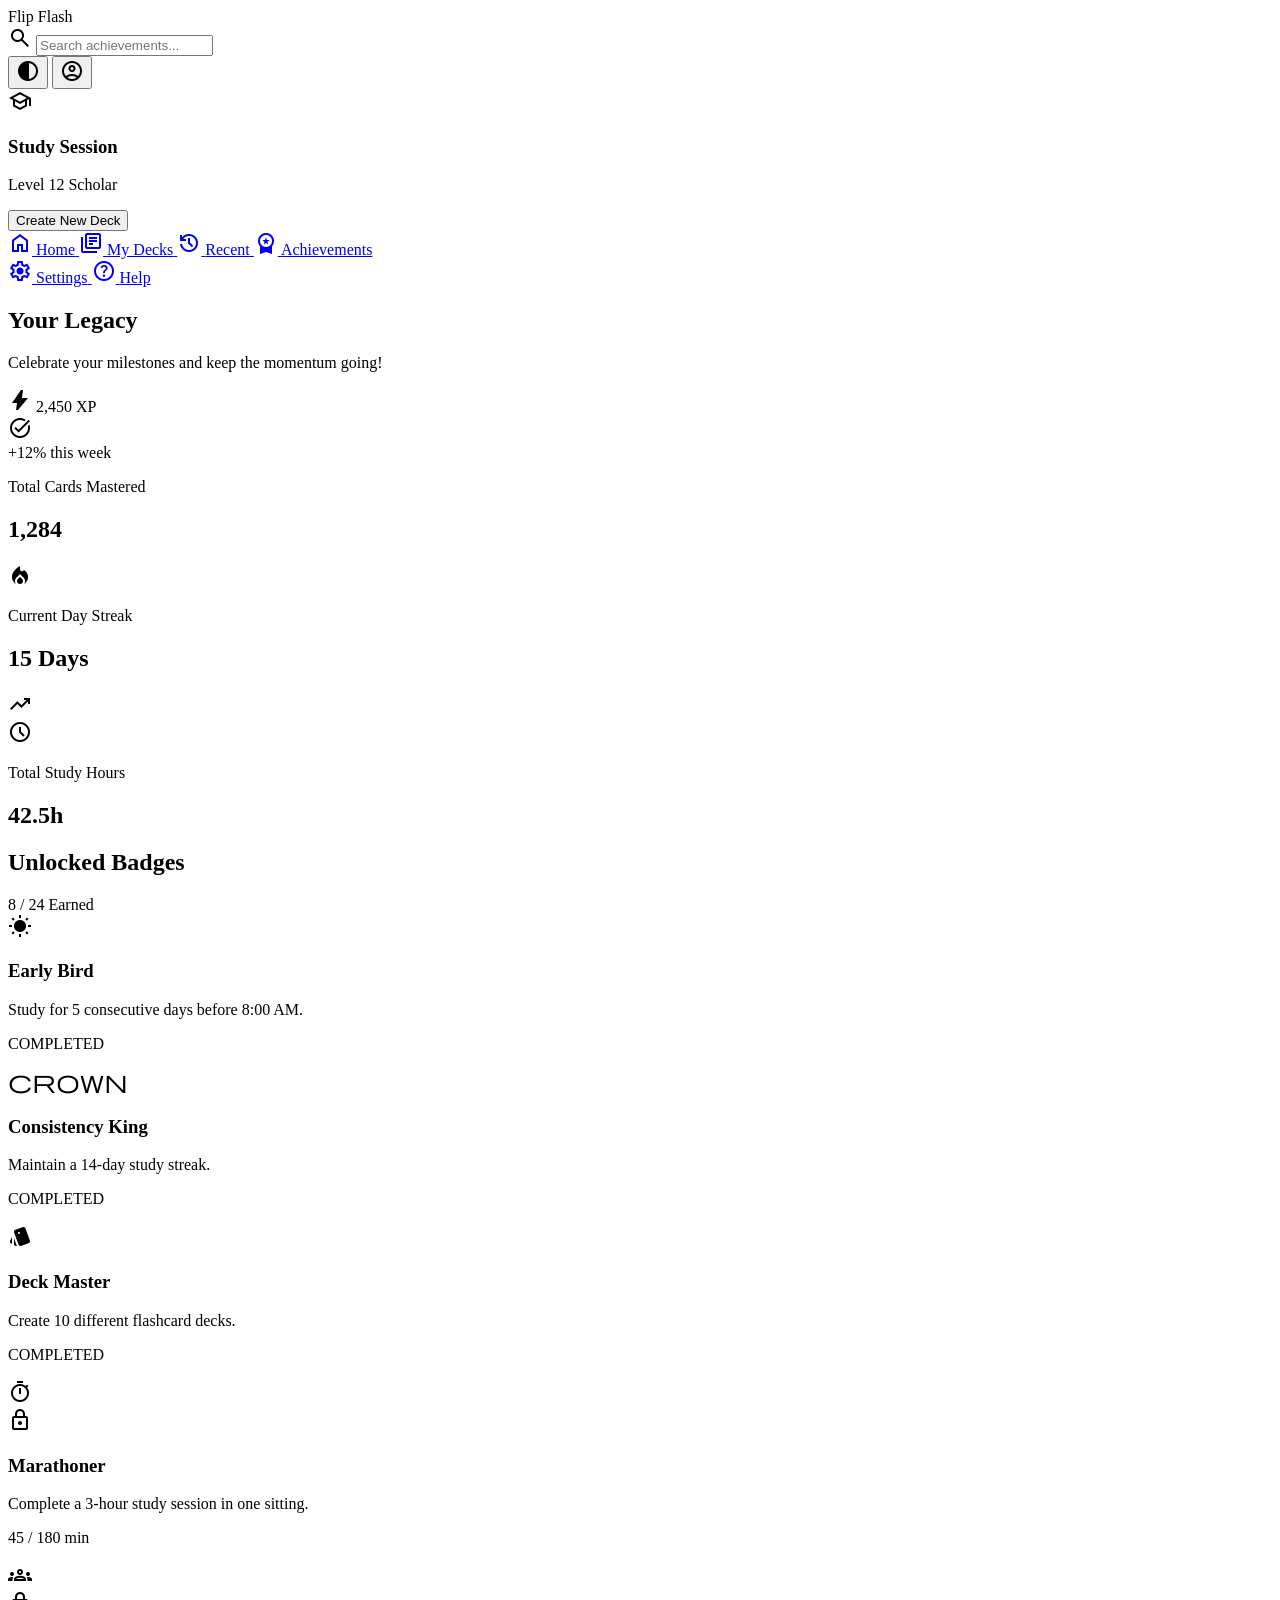
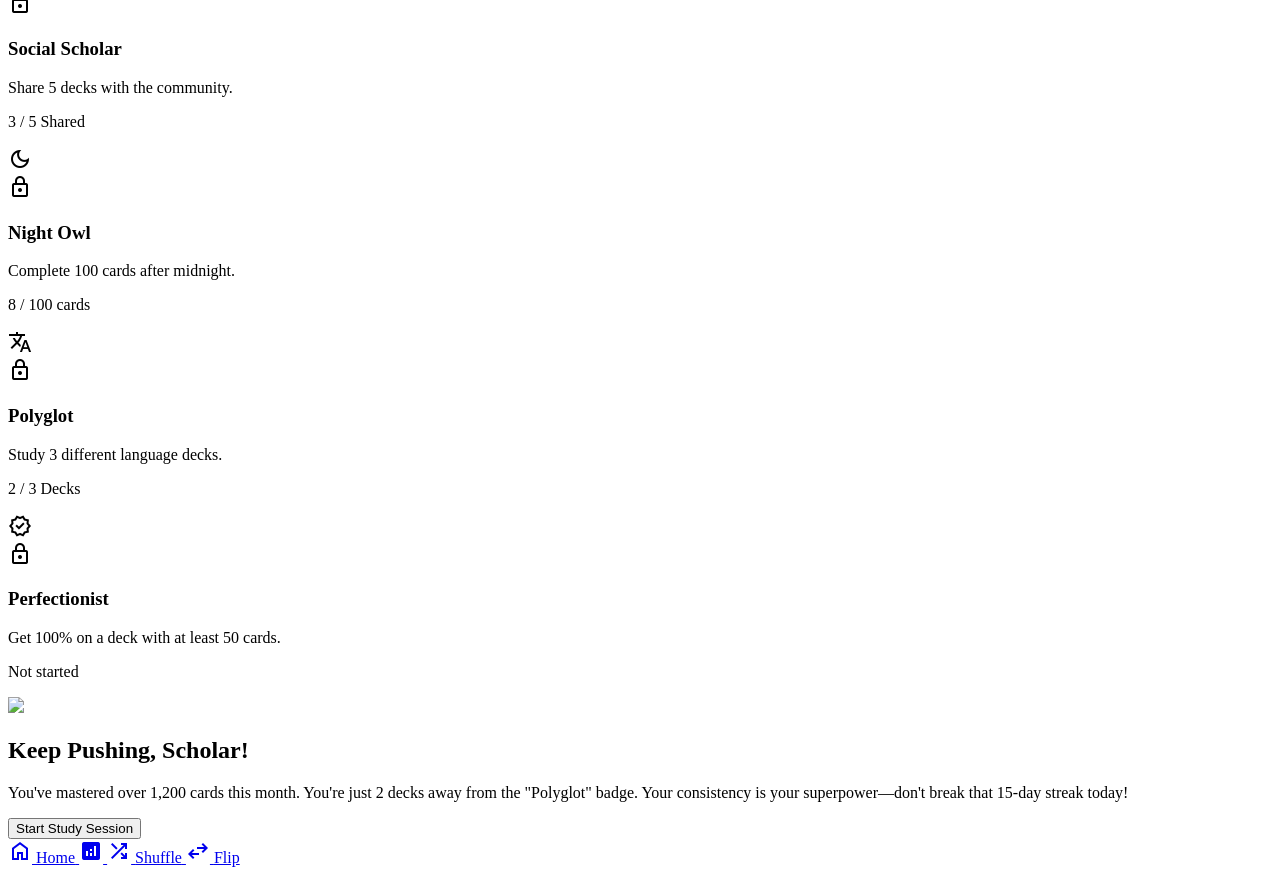
==== frontend/achievements.html @ c7114c66 ""fifth commit: achivements and recent"" ====
<!DOCTYPE html>

<html class="light" lang="en"><head>
<meta charset="utf-8"/>
<meta content="width=device-width, initial-scale=1.0" name="viewport"/>
<title>Achievements - Flip Flash</title>
<script src="https://cdn.tailwindcss.com?plugins=forms,container-queries"></script>
<link href="https://fonts.googleapis.com/css2?family=Montserrat:wght@400;500;600;700&amp;display=swap" rel="stylesheet"/>
<link href="https://fonts.googleapis.com/css2?family=Material+Symbols+Outlined:wght,FILL@100..700,0..1&amp;display=swap" rel="stylesheet"/>
<link href="https://fonts.googleapis.com/css2?family=Material+Symbols+Outlined:wght,FILL@100..700,0..1&amp;display=swap" rel="stylesheet"/>
<script id="tailwind-config">
        tailwind.config = {
          darkMode: "class",
          theme: {
            extend: {
              "colors": {
                      "surface-container-low": "#fff1ea",
                      "on-tertiary-fixed-variant": "#004b73",
                      "primary-fixed-dim": "#ffb68a",
                      "on-secondary": "#ffffff",
                      "on-primary-fixed": "#321300",
                      "on-secondary-container": "#656464",
                      "tertiary-fixed": "#cce5ff",
                      "surface-variant": "#f5ded2",
                      "surface-container": "#ffeadf",
                      "on-primary": "#ffffff",
                      "on-primary-fixed-variant": "#743500",
                      "on-background": "#251912",
                      "secondary-container": "#e5e2e1",
                      "on-secondary-fixed-variant": "#474646",
                      "surface-container-highest": "#f5ded2",
                      "tertiary": "#006397",
                      "secondary": "#5f5e5e",
                      "primary-fixed": "#ffdbc8",
                      "surface-tint": "#994700",
                      "on-surface": "#251912",
                      "on-tertiary-container": "#003b5c",
                      "error": "#ba1a1a",
                      "inverse-surface": "#3b2d26",
                      "outline-variant": "#e0c0af",
                      "on-error": "#ffffff",
                      "secondary-fixed": "#e5e2e1",
                      "primary-container": "#ff7b00",
                      "surface": "#fff8f5",
                      "background": "#fff8f5",
                      "secondary-fixed-dim": "#c8c6c5",
                      "error-container": "#ffdad6",
                      "surface-bright": "#fff8f5",
                      "on-tertiary": "#ffffff",
                      "surface-container-high": "#fbe4d7",
                      "surface-container-lowest": "#ffffff",
                      "outline": "#8c7263",
                      "on-secondary-fixed": "#1c1b1b",
                      "on-error-container": "#93000a",
                      "on-primary-container": "#5d2900",
                      "primary": "#994700",
                      "surface-dim": "#edd5ca",
                      "inverse-primary": "#ffb68a",
                      "tertiary-fixed-dim": "#92ccff",
                      "tertiary-container": "#00a9fd",
                      "on-tertiary-fixed": "#001d31",
                      "on-surface-variant": "#584235",
                      "inverse-on-surface": "#ffede5"
              },
              "borderRadius": {
                      "DEFAULT": "0.25rem",
                      "lg": "0.5rem",
                      "xl": "0.75rem",
                      "full": "9999px"
              },
              "spacing": {
                      "xs": "4px",
                      "md": "16px",
                      "lg": "24px",
                      "margin-desktop": "32px",
                      "xl": "48px",
                      "base": "8px",
                      "margin-mobile": "16px",
                      "sm": "8px",
                      "gutter": "16px"
              },
              "fontFamily": {
                      "headline-md": ["Montserrat"],
                      "headline-lg": ["Montserrat"],
                      "body-md": ["Montserrat"],
                      "display-lg": ["Montserrat"],
                      "body-lg": ["Montserrat"],
                      "label-sm": ["Montserrat"],
                      "label-lg": ["Montserrat"],
                      "headline-lg-mobile": ["Montserrat"]
              },
              "fontSize": {
                      "headline-md": ["24px", {"lineHeight": "32px", "fontWeight": "600"}],
                      "headline-lg": ["32px", {"lineHeight": "40px", "fontWeight": "700"}],
                      "body-md": ["16px", {"lineHeight": "24px", "fontWeight": "400"}],
                      "display-lg": ["48px", {"lineHeight": "56px", "letterSpacing": "-0.02em", "fontWeight": "700"}],
                      "body-lg": ["18px", {"lineHeight": "28px", "fontWeight": "400"}],
                      "label-sm": ["12px", {"lineHeight": "16px", "fontWeight": "500"}],
                      "label-lg": ["14px", {"lineHeight": "20px", "letterSpacing": "0.01em", "fontWeight": "600"}],
                      "headline-lg-mobile": ["24px", {"lineHeight": "32px", "fontWeight": "700"}]
              }
            },
          },
        }
    </script>
<style>
        .material-symbols-outlined {
            font-variation-settings: 'FILL' 0, 'wght' 400, 'GRAD' 0, 'opsz' 24;
        }
        .achievement-card {
            transition: transform 0.2s cubic-bezier(0.34, 1.56, 0.64, 1);
        }
        .achievement-card:hover {
            transform: translateY(-4px);
        }
        .glass-effect {
            background: rgba(255, 255, 255, 0.7);
            backdrop-filter: blur(10px);
        }
    </style>
</head>
<body class="bg-background text-on-background font-body-md min-h-screen">
<!-- TopAppBar -->
<header class="fixed top-0 left-0 right-0 z-50 bg-surface-container-lowest border-b border-outline-variant shadow-sm flex justify-between items-center w-full px-margin-mobile md:px-margin-desktop py-base">
<div class="flex items-center gap-sm">
<span class="font-display-lg text-headline-lg font-bold text-primary">Flip Flash</span>
</div>
<div class="hidden md:flex items-center bg-surface-container rounded-full px-md py-xs w-96">
<span class="material-symbols-outlined text-on-surface-variant mr-sm" data-icon="search">search</span>
<input class="bg-transparent border-none focus:ring-0 text-body-md w-full placeholder:text-on-surface-variant" placeholder="Search achievements..." type="text"/>
</div>
<div class="flex items-center gap-md">
<button class="p-xs rounded-full hover:bg-surface-container-high transition-colors active:scale-95 duration-150 ease-in-out text-primary">
<span class="material-symbols-outlined" data-icon="contrast">contrast</span>
</button>
<button class="p-xs rounded-full hover:bg-surface-container-high transition-colors active:scale-95 duration-150 ease-in-out text-primary">
<span class="material-symbols-outlined" data-icon="account_circle">account_circle</span>
</button>
</div>
</header>
<!-- SideNavBar -->
<aside class="fixed left-0 top-0 h-full z-40 hidden lg:flex flex-col w-64 p-md bg-surface border-r border-outline-variant">
<div class="mt-20 mb-xl">
<div class="flex items-center gap-md mb-lg">
<div class="w-12 h-12 rounded-full bg-primary-container flex items-center justify-center">
<span class="material-symbols-outlined text-on-primary-container" data-icon="school">school</span>
</div>
<div>
<h3 class="font-headline-md text-body-md font-bold text-primary">Study Session</h3>
<p class="text-label-sm text-on-surface-variant">Level 12 Scholar</p>
</div>
</div>
<button class="w-full py-md bg-primary-container text-on-primary-container font-bold rounded-xl mb-xl hover:bg-primary transition-all active:translate-x-1 duration-200">
                Create New Deck
            </button>
<nav class="flex flex-col gap-xs">
<a class="flex items-center gap-md p-md text-on-surface-variant hover:bg-surface-variant rounded-xl transition-all active:translate-x-1 duration-200" href="#">
<span class="material-symbols-outlined" data-icon="home">home</span>
<span class="font-body-md">Home</span>
</a>
<a class="flex items-center gap-md p-md text-on-surface-variant hover:bg-surface-variant rounded-xl transition-all active:translate-x-1 duration-200" href="#">
<span class="material-symbols-outlined" data-icon="library_books">library_books</span>
<span class="font-body-md">My Decks</span>
</a>
<a class="flex items-center gap-md p-md text-on-surface-variant hover:bg-surface-variant rounded-xl transition-all active:translate-x-1 duration-200" href="#">
<span class="material-symbols-outlined" data-icon="history">history</span>
<span class="font-body-md">Recent</span>
</a>
<a class="flex items-center gap-md p-md bg-primary-container text-on-primary-container font-bold rounded-xl active:translate-x-1 duration-200" href="#">
<span class="material-symbols-outlined" data-icon="workspace_premium" style="font-variation-settings: 'FILL' 1;">workspace_premium</span>
<span class="font-body-md">Achievements</span>
</a>
</nav>
</div>
<div class="mt-auto flex flex-col gap-xs">
<a class="flex items-center gap-md p-md text-on-surface-variant hover:bg-surface-variant rounded-xl transition-all" href="#">
<span class="material-symbols-outlined" data-icon="settings">settings</span>
<span class="font-body-md">Settings</span>
</a>
<a class="flex items-center gap-md p-md text-on-surface-variant hover:bg-surface-variant rounded-xl transition-all" href="#">
<span class="material-symbols-outlined" data-icon="help">help</span>
<span class="font-body-md">Help</span>
</a>
</div>
</aside>
<!-- Main Content Canvas -->
<main class="lg:ml-64 pt-24 pb-32 lg:pb-md px-margin-mobile md:px-margin-desktop min-h-screen">
<div class="max-w-[1200px] mx-auto">
<!-- Hero Header -->
<section class="mb-xl flex flex-col md:flex-row md:items-end justify-between gap-md">
<div>
<h1 class="font-display-lg text-headline-lg text-primary mb-xs">Your Legacy</h1>
<p class="text-body-lg text-on-surface-variant">Celebrate your milestones and keep the momentum going!</p>
</div>
<div class="flex items-center gap-sm bg-surface-container-high p-sm px-md rounded-full shadow-sm">
<span class="material-symbols-outlined text-primary" data-icon="bolt" style="font-variation-settings: 'FILL' 1;">bolt</span>
<span class="font-headline-md text-primary">2,450 XP</span>
</div>
</section>
<!-- Stats Overview - Bento Grid -->
<section class="grid grid-cols-1 md:grid-cols-3 gap-lg mb-xl">
<!-- Mastered Cards -->
<div class="bg-surface-container-low border border-outline-variant rounded-[2rem] p-lg shadow-[0px_4px_20px_rgba(0,0,0,0.05)] flex flex-col justify-between achievement-card">
<div class="flex justify-between items-start">
<div class="p-md bg-primary-container rounded-2xl">
<span class="material-symbols-outlined text-on-primary-container text-headline-md" data-icon="task_alt">task_alt</span>
</div>
<span class="text-primary font-bold">+12% this week</span>
</div>
<div class="mt-xl">
<p class="text-on-surface-variant font-label-lg uppercase tracking-wider">Total Cards Mastered</p>
<h2 class="text-display-lg font-display-lg text-on-surface">1,284</h2>
</div>
</div>
<!-- Day Streak -->
<div class="bg-primary-container text-on-primary-container border border-primary rounded-[2rem] p-lg shadow-lg achievement-card relative overflow-hidden">
<div class="relative z-10">
<div class="flex justify-between items-start">
<div class="p-md bg-on-primary-container rounded-2xl">
<span class="material-symbols-outlined text-primary-container text-headline-md" data-icon="local_fire_department" style="font-variation-settings: 'FILL' 1;">local_fire_department</span>
</div>
</div>
<div class="mt-xl">
<p class="font-label-lg uppercase tracking-wider opacity-80">Current Day Streak</p>
<h2 class="text-display-lg font-display-lg">15 Days</h2>
</div>
</div>
<!-- Decorative element -->
<span class="material-symbols-outlined absolute -bottom-10 -right-10 text-[200px] opacity-10" data-icon="trending_up">trending_up</span>
</div>
<!-- Total Hours -->
<div class="bg-surface-container-low border border-outline-variant rounded-[2rem] p-lg shadow-[0px_4px_20px_rgba(0,0,0,0.05)] flex flex-col justify-between achievement-card">
<div class="flex justify-between items-start">
<div class="p-md bg-tertiary-container rounded-2xl">
<span class="material-symbols-outlined text-on-tertiary-container text-headline-md" data-icon="schedule">schedule</span>
</div>
</div>
<div class="mt-xl">
<p class="text-on-surface-variant font-label-lg uppercase tracking-wider">Total Study Hours</p>
<h2 class="text-display-lg font-display-lg text-on-surface">42.5h</h2>
</div>
</div>
</section>
<!-- Achievement Badges Grid -->
<section>
<div class="flex items-center justify-between mb-lg">
<h2 class="font-headline-lg text-on-surface">Unlocked Badges</h2>
<div class="flex gap-sm">
<span class="px-md py-xs bg-surface-container-highest rounded-full text-label-sm text-on-surface">8 / 24 Earned</span>
</div>
</div>
<div class="grid grid-cols-1 sm:grid-cols-2 lg:grid-cols-3 xl:grid-cols-4 gap-lg">
<!-- Unlocked Badge: Early Bird -->
<div class="bg-surface-container border border-outline-variant rounded-xl p-lg shadow-[0px_8px_30px_rgba(0,0,0,0.12)] achievement-card flex flex-col items-center text-center">
<div class="w-20 h-20 bg-primary-container rounded-full flex items-center justify-center mb-md shadow-md ring-4 ring-primary-fixed">
<span class="material-symbols-outlined text-on-primary-container text-[40px]" data-icon="wb_sunny" style="font-variation-settings: 'FILL' 1;">wb_sunny</span>
</div>
<h3 class="font-headline-md text-on-surface mb-xs">Early Bird</h3>
<p class="text-body-md text-on-surface-variant mb-md leading-snug">Study for 5 consecutive days before 8:00 AM.</p>
<div class="w-full bg-surface-container-highest h-2 rounded-full overflow-hidden">
<div class="bg-primary-container h-full w-full"></div>
</div>
<p class="mt-xs text-label-sm text-primary font-bold">COMPLETED</p>
</div>
<!-- Unlocked Badge: Consistency King -->
<div class="bg-surface-container border border-outline-variant rounded-xl p-lg shadow-[0px_8px_30px_rgba(0,0,0,0.12)] achievement-card flex flex-col items-center text-center">
<div class="w-20 h-20 bg-primary-container rounded-full flex items-center justify-center mb-md shadow-md ring-4 ring-primary-fixed">
<span class="material-symbols-outlined text-on-primary-container text-[40px]" data-icon="crown" style="font-variation-settings: 'FILL' 1;">crown</span>
</div>
<h3 class="font-headline-md text-on-surface mb-xs">Consistency King</h3>
<p class="text-body-md text-on-surface-variant mb-md leading-snug">Maintain a 14-day study streak.</p>
<div class="w-full bg-surface-container-highest h-2 rounded-full overflow-hidden">
<div class="bg-primary-container h-full w-full"></div>
</div>
<p class="mt-xs text-label-sm text-primary font-bold">COMPLETED</p>
</div>
<!-- Unlocked Badge: Deck Master -->
<div class="bg-surface-container border border-outline-variant rounded-xl p-lg shadow-[0px_8px_30px_rgba(0,0,0,0.12)] achievement-card flex flex-col items-center text-center">
<div class="w-20 h-20 bg-primary-container rounded-full flex items-center justify-center mb-md shadow-md ring-4 ring-primary-fixed">
<span class="material-symbols-outlined text-on-primary-container text-[40px]" data-icon="style" style="font-variation-settings: 'FILL' 1;">style</span>
</div>
<h3 class="font-headline-md text-on-surface mb-xs">Deck Master</h3>
<p class="text-body-md text-on-surface-variant mb-md leading-snug">Create 10 different flashcard decks.</p>
<div class="w-full bg-surface-container-highest h-2 rounded-full overflow-hidden">
<div class="bg-primary-container h-full w-full"></div>
</div>
<p class="mt-xs text-label-sm text-primary font-bold">COMPLETED</p>
</div>
<!-- Locked Badge: Marathon Learner -->
<div class="bg-surface-dim/40 border border-outline-variant rounded-xl p-lg achievement-card flex flex-col items-center text-center grayscale opacity-80 border-dashed">
<div class="w-20 h-20 bg-secondary-container rounded-full flex items-center justify-center mb-md relative">
<span class="material-symbols-outlined text-on-secondary-container text-[40px]" data-icon="timer">timer</span>
<div class="absolute -top-1 -right-1 bg-on-surface text-surface rounded-full w-8 h-8 flex items-center justify-center ring-2 ring-surface">
<span class="material-symbols-outlined text-sm" data-icon="lock">lock</span>
</div>
</div>
<h3 class="font-headline-md text-on-surface-variant mb-xs">Marathoner</h3>
<p class="text-body-md text-on-surface-variant mb-md leading-snug">Complete a 3-hour study session in one sitting.</p>
<div class="w-full bg-secondary-fixed-dim h-2 rounded-full overflow-hidden">
<div class="bg-secondary-container h-full w-1/4"></div>
</div>
<p class="mt-xs text-label-sm text-on-surface-variant">45 / 180 min</p>
</div>
<!-- Locked Badge: Social Scholar -->
<div class="bg-surface-dim/40 border border-outline-variant rounded-xl p-lg achievement-card flex flex-col items-center text-center grayscale opacity-80 border-dashed">
<div class="w-20 h-20 bg-secondary-container rounded-full flex items-center justify-center mb-md relative">
<span class="material-symbols-outlined text-on-secondary-container text-[40px]" data-icon="groups">groups</span>
<div class="absolute -top-1 -right-1 bg-on-surface text-surface rounded-full w-8 h-8 flex items-center justify-center ring-2 ring-surface">
<span class="material-symbols-outlined text-sm" data-icon="lock">lock</span>
</div>
</div>
<h3 class="font-headline-md text-on-surface-variant mb-xs">Social Scholar</h3>
<p class="text-body-md text-on-surface-variant mb-md leading-snug">Share 5 decks with the community.</p>
<div class="w-full bg-secondary-fixed-dim h-2 rounded-full overflow-hidden">
<div class="bg-secondary-container h-full w-3/5"></div>
</div>
<p class="mt-xs text-label-sm text-on-surface-variant">3 / 5 Shared</p>
</div>
<!-- Locked Badge: Night Owl -->
<div class="bg-surface-dim/40 border border-outline-variant rounded-xl p-lg achievement-card flex flex-col items-center text-center grayscale opacity-80 border-dashed">
<div class="w-20 h-20 bg-secondary-container rounded-full flex items-center justify-center mb-md relative">
<span class="material-symbols-outlined text-on-secondary-container text-[40px]" data-icon="dark_mode">dark_mode</span>
<div class="absolute -top-1 -right-1 bg-on-surface text-surface rounded-full w-8 h-8 flex items-center justify-center ring-2 ring-surface">
<span class="material-symbols-outlined text-sm" data-icon="lock">lock</span>
</div>
</div>
<h3 class="font-headline-md text-on-surface-variant mb-xs">Night Owl</h3>
<p class="text-body-md text-on-surface-variant mb-md leading-snug">Complete 100 cards after midnight.</p>
<div class="w-full bg-secondary-fixed-dim h-2 rounded-full overflow-hidden">
<div class="bg-secondary-container h-full w-1/12"></div>
</div>
<p class="mt-xs text-label-sm text-on-surface-variant">8 / 100 cards</p>
</div>
<!-- Locked Badge: Polyglot -->
<div class="bg-surface-dim/40 border border-outline-variant rounded-xl p-lg achievement-card flex flex-col items-center text-center grayscale opacity-80 border-dashed">
<div class="w-20 h-20 bg-secondary-container rounded-full flex items-center justify-center mb-md relative">
<span class="material-symbols-outlined text-on-secondary-container text-[40px]" data-icon="translate">translate</span>
<div class="absolute -top-1 -right-1 bg-on-surface text-surface rounded-full w-8 h-8 flex items-center justify-center ring-2 ring-surface">
<span class="material-symbols-outlined text-sm" data-icon="lock">lock</span>
</div>
</div>
<h3 class="font-headline-md text-on-surface-variant mb-xs">Polyglot</h3>
<p class="text-body-md text-on-surface-variant mb-md leading-snug">Study 3 different language decks.</p>
<div class="w-full bg-secondary-fixed-dim h-2 rounded-full overflow-hidden">
<div class="bg-secondary-container h-full w-2/3"></div>
</div>
<p class="mt-xs text-label-sm text-on-surface-variant">2 / 3 Decks</p>
</div>
<!-- Locked Badge: Perfectionist -->
<div class="bg-surface-dim/40 border border-outline-variant rounded-xl p-lg achievement-card flex flex-col items-center text-center grayscale opacity-80 border-dashed">
<div class="w-20 h-20 bg-secondary-container rounded-full flex items-center justify-center mb-md relative">
<span class="material-symbols-outlined text-on-secondary-container text-[40px]" data-icon="verified">verified</span>
<div class="absolute -top-1 -right-1 bg-on-surface text-surface rounded-full w-8 h-8 flex items-center justify-center ring-2 ring-surface">
<span class="material-symbols-outlined text-sm" data-icon="lock">lock</span>
</div>
</div>
<h3 class="font-headline-md text-on-surface-variant mb-xs">Perfectionist</h3>
<p class="text-body-md text-on-surface-variant mb-md leading-snug">Get 100% on a deck with at least 50 cards.</p>
<div class="w-full bg-secondary-fixed-dim h-2 rounded-full overflow-hidden">
<div class="bg-secondary-container h-full w-0"></div>
</div>
<p class="mt-xs text-label-sm text-on-surface-variant">Not started</p>
</div>
</div>
</section>
<!-- Encouragement Section -->
<section class="mt-xl p-xl bg-surface-container-high rounded-[2rem] border border-outline-variant flex flex-col md:flex-row items-center gap-xl">
<div class="w-48 h-48 rounded-2xl overflow-hidden shrink-0 shadow-lg">
<img class="w-full h-full object-cover" data-alt="A bright and vibrant workspace featuring a tablet with a colorful flashcard app, a warm cup of coffee, and some scattered notebooks. The lighting is soft and golden, creating an encouraging and productive morning atmosphere for learning." src="https://lh3.googleusercontent.com/aida-public/[base64]"/>
</div>
<div>
<h2 class="font-headline-lg text-primary mb-md">Keep Pushing, Scholar!</h2>
<p class="text-body-lg text-on-surface-variant mb-lg">You've mastered over 1,200 cards this month. You're just 2 decks away from the "Polyglot" badge. Your consistency is your superpower—don't break that 15-day streak today!</p>
<button class="px-xl py-md bg-primary text-on-primary font-bold rounded-xl shadow-md hover:translate-y-[-2px] transition-transform active:scale-95">
                        Start Study Session
                    </button>
</div>
</section>
</div>
</main>
<!-- BottomNavBar (Mobile Only) -->
<nav class="md:hidden fixed bottom-0 left-0 w-full z-50 flex justify-around items-center px-4 pb-safe pt-2 bg-surface-container/90 backdrop-blur-md shadow-[0px_-4px_20px_rgba(0,0,0,0.05)] rounded-t-xl">
<a class="flex flex-col items-center justify-center text-on-surface-variant hover:text-primary transition-transform hover:-translate-y-1 py-2" href="#">
<span class="material-symbols-outlined" data-icon="home">home</span>
<span class="font-label-lg text-label-lg">Home</span>
</a>
<a class="flex flex-col items-center justify-center bg-primary text-on-primary rounded-full w-12 h-12 mb-2 shadow-md" href="#">
<span class="material-symbols-outlined" data-icon="analytics" style="font-variation-settings: 'FILL' 1;">analytics</span>
</a>
<a class="flex flex-col items-center justify-center text-on-surface-variant hover:text-primary transition-transform hover:-translate-y-1 py-2" href="#">
<span class="material-symbols-outlined" data-icon="shuffle">shuffle</span>
<span class="font-label-lg text-label-lg">Shuffle</span>
</a>
<a class="flex flex-col items-center justify-center text-on-surface-variant hover:text-primary transition-transform hover:-translate-y-1 py-2" href="#">
<span class="material-symbols-outlined" data-icon="swap_horiz">swap_horiz</span>
<span class="font-label-lg text-label-lg">Flip</span>
</a>
</nav>
</body></html>
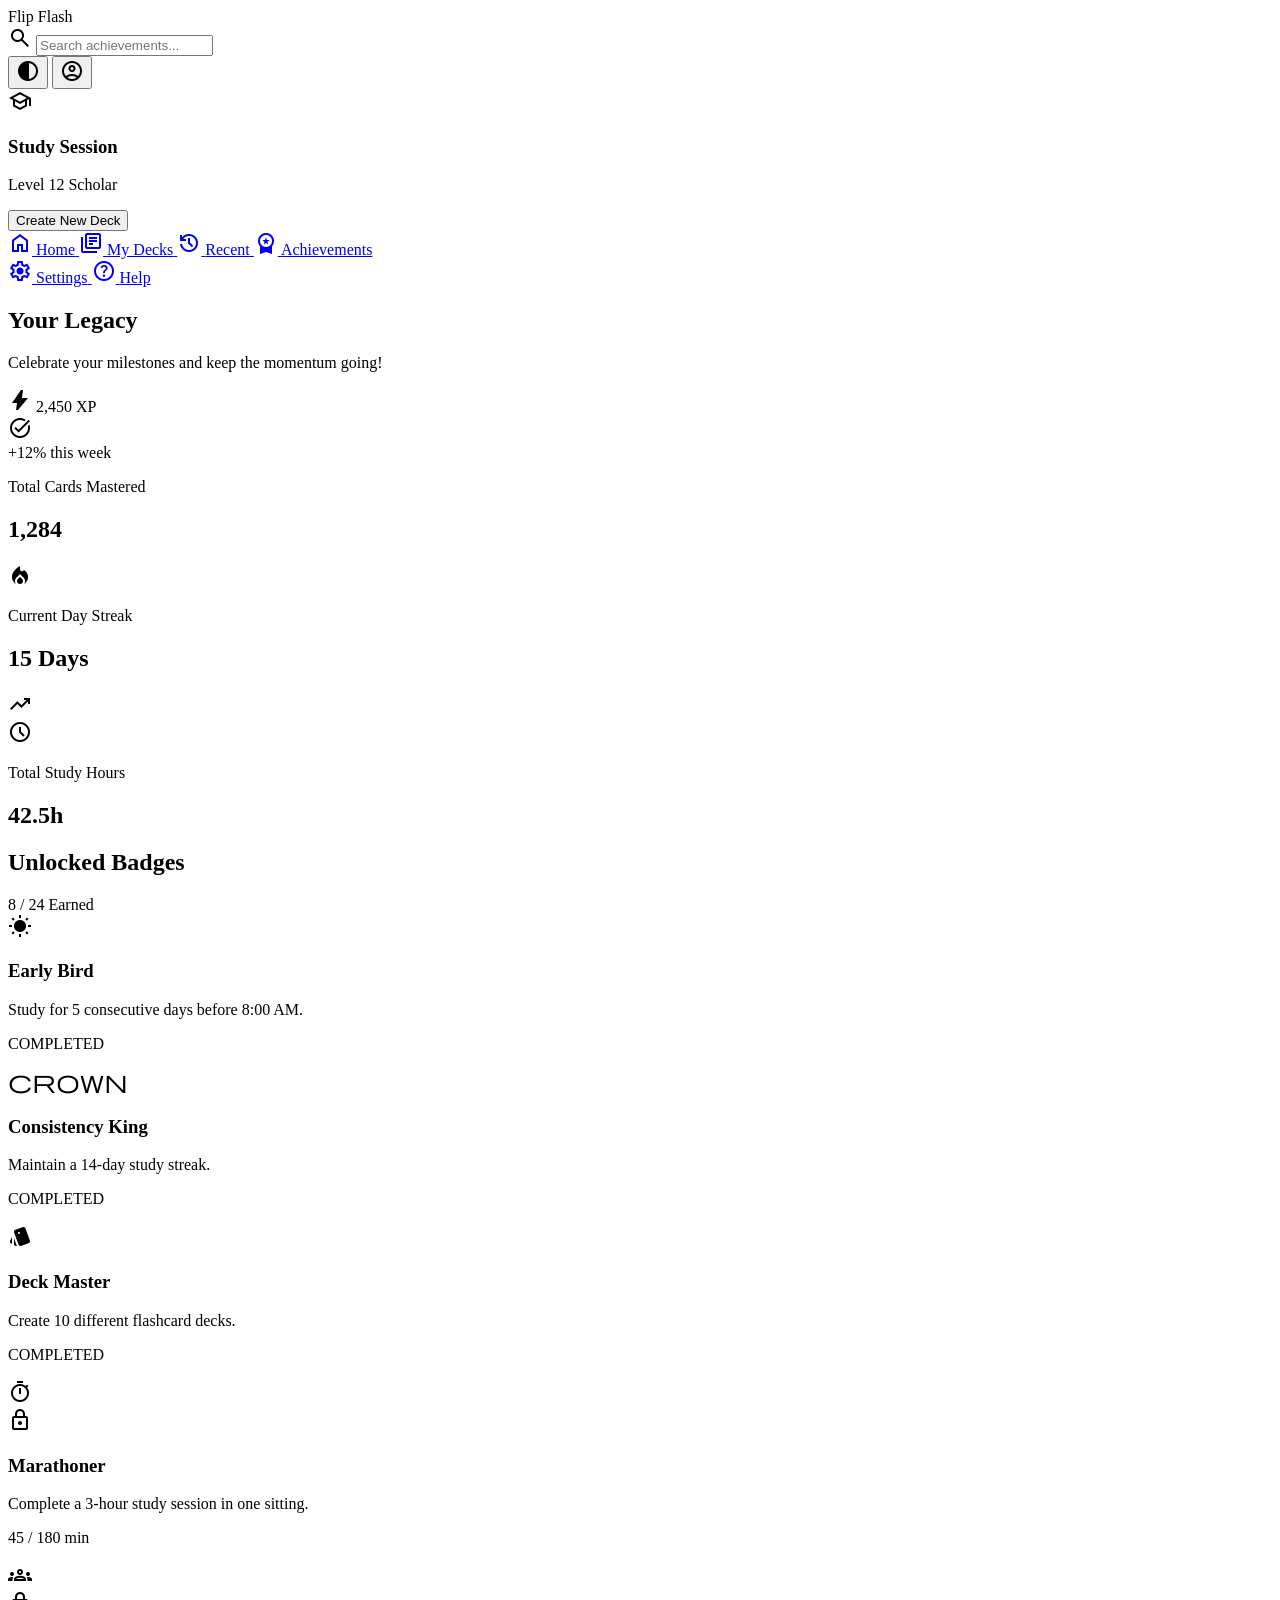
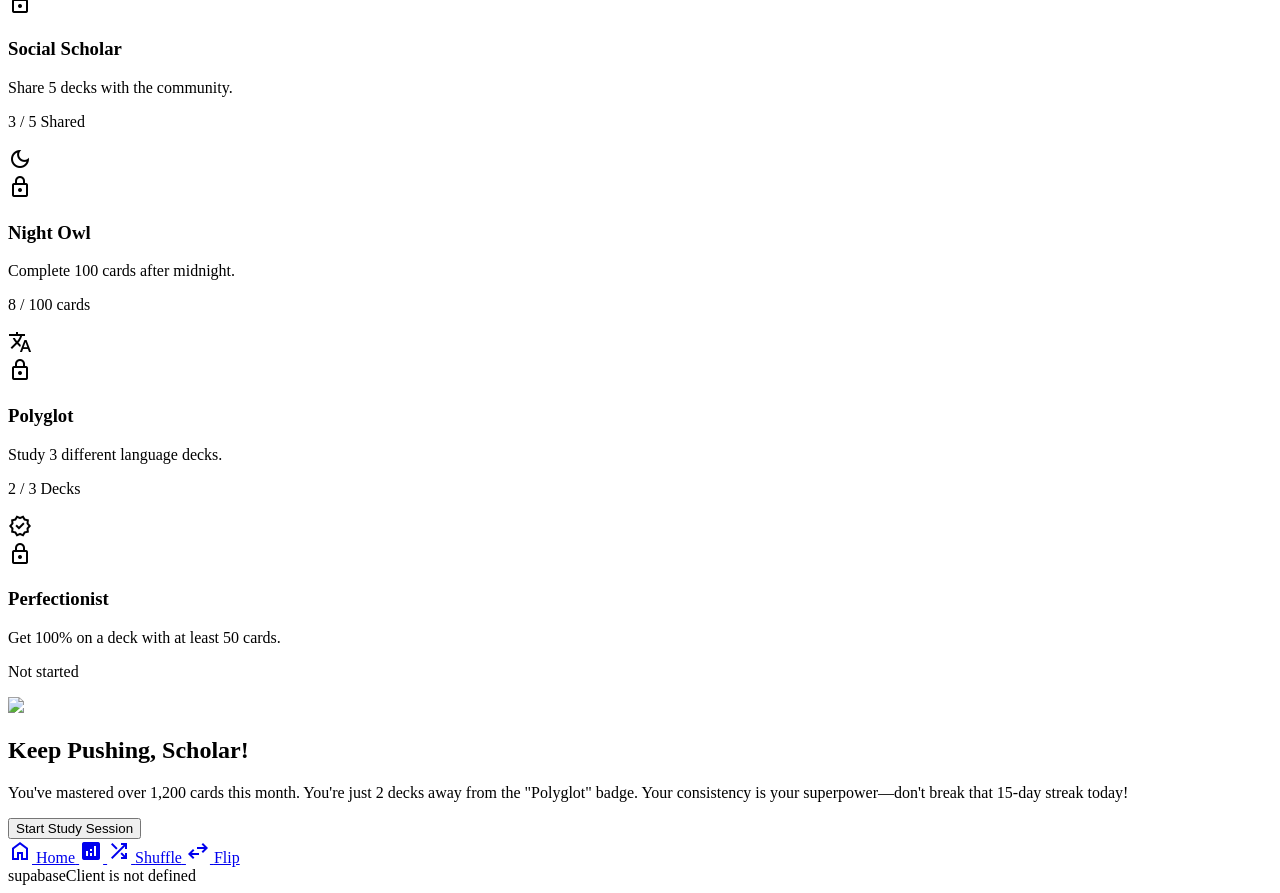
==== commit 2aae6b8a: ""6th: ôi tôi mệt quá"" ====
--- a/frontend/achievements.html
+++ b/frontend/achievements.html
@@ -103,7 +103,7 @@
           },
         }
     </script>
-<style>
+    <style>
         .material-symbols-outlined {
             font-variation-settings: 'FILL' 0, 'wght' 400, 'GRAD' 0, 'opsz' 24;
         }
@@ -118,6 +118,10 @@
             backdrop-filter: blur(10px);
         }
     </style>
+
+    <script src="https://cdn.jsdelivr.net/npm/@supabase/supabase-js@2"></script>
+    <script src="./js/supabase-config.js"></script>
+    <script src="./js/app-supabase.js"></script>
 </head>
 <body class="bg-background text-on-background font-body-md min-h-screen">
 <!-- TopAppBar -->
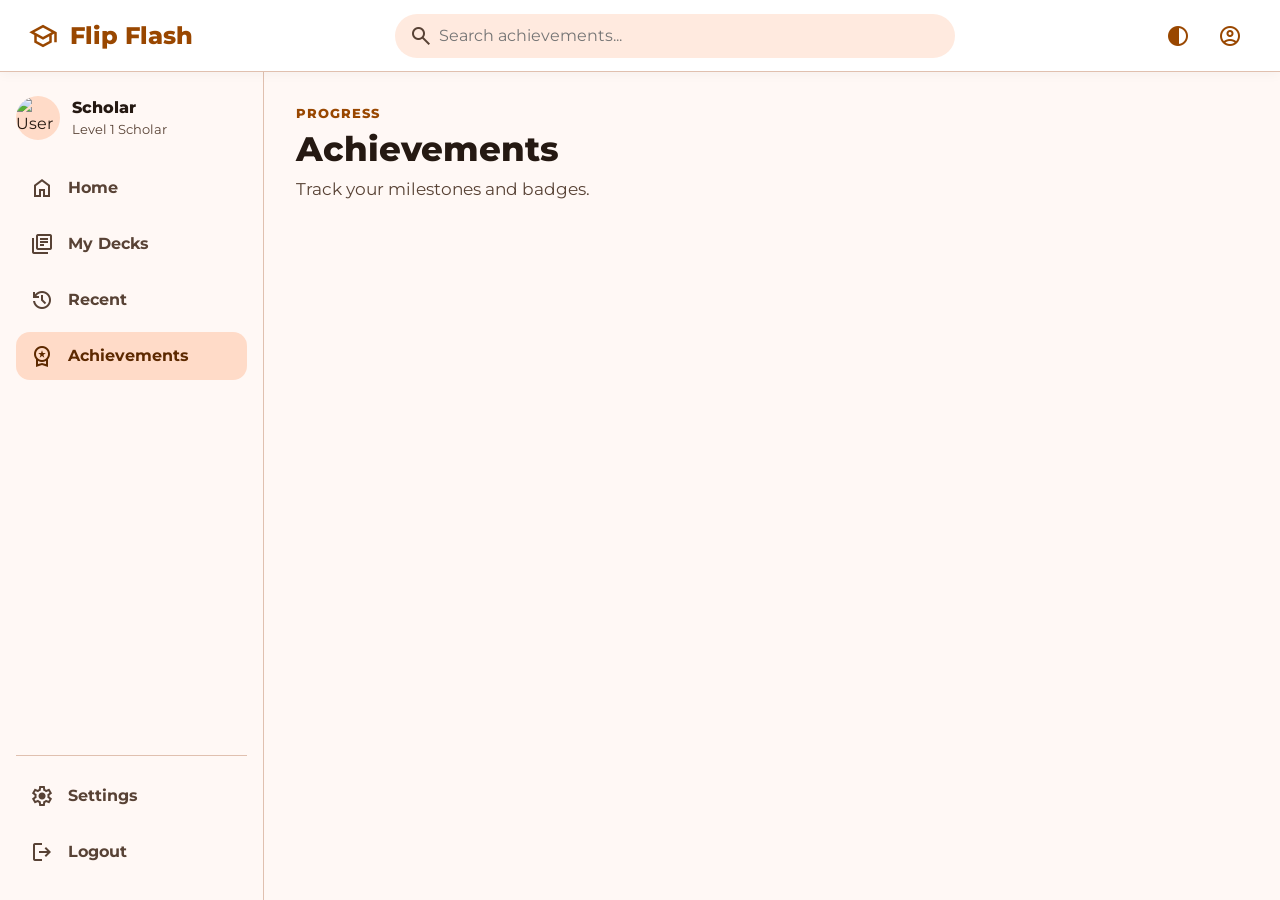
==== commit e5118a8a: ""7th: chỉnh html"" ====
--- a/frontend/achievements.html
+++ b/frontend/achievements.html
@@ -1,403 +1,164 @@
 <!DOCTYPE html>
+<html class="light" lang="en">
+<head>
+  <meta charset="utf-8"/>
+  <meta content="width=device-width, initial-scale=1.0" name="viewport"/>
+  <title>Achievements - Flip Flash</title>
 
-<html class="light" lang="en"><head>
-<meta charset="utf-8"/>
-<meta content="width=device-width, initial-scale=1.0" name="viewport"/>
-<title>Achievements - Flip Flash</title>
-<script src="https://cdn.tailwindcss.com?plugins=forms,container-queries"></script>
-<link href="https://fonts.googleapis.com/css2?family=Montserrat:wght@400;500;600;700&amp;display=swap" rel="stylesheet"/>
-<link href="https://fonts.googleapis.com/css2?family=Material+Symbols+Outlined:wght,FILL@100..700,0..1&amp;display=swap" rel="stylesheet"/>
-<link href="https://fonts.googleapis.com/css2?family=Material+Symbols+Outlined:wght,FILL@100..700,0..1&amp;display=swap" rel="stylesheet"/>
-<script id="tailwind-config">
-        tailwind.config = {
-          darkMode: "class",
-          theme: {
-            extend: {
-              "colors": {
-                      "surface-container-low": "#fff1ea",
-                      "on-tertiary-fixed-variant": "#004b73",
-                      "primary-fixed-dim": "#ffb68a",
-                      "on-secondary": "#ffffff",
-                      "on-primary-fixed": "#321300",
-                      "on-secondary-container": "#656464",
-                      "tertiary-fixed": "#cce5ff",
-                      "surface-variant": "#f5ded2",
-                      "surface-container": "#ffeadf",
-                      "on-primary": "#ffffff",
-                      "on-primary-fixed-variant": "#743500",
-                      "on-background": "#251912",
-                      "secondary-container": "#e5e2e1",
-                      "on-secondary-fixed-variant": "#474646",
-                      "surface-container-highest": "#f5ded2",
-                      "tertiary": "#006397",
-                      "secondary": "#5f5e5e",
-                      "primary-fixed": "#ffdbc8",
-                      "surface-tint": "#994700",
-                      "on-surface": "#251912",
-                      "on-tertiary-container": "#003b5c",
-                      "error": "#ba1a1a",
-                      "inverse-surface": "#3b2d26",
-                      "outline-variant": "#e0c0af",
-                      "on-error": "#ffffff",
-                      "secondary-fixed": "#e5e2e1",
-                      "primary-container": "#ff7b00",
-                      "surface": "#fff8f5",
-                      "background": "#fff8f5",
-                      "secondary-fixed-dim": "#c8c6c5",
-                      "error-container": "#ffdad6",
-                      "surface-bright": "#fff8f5",
-                      "on-tertiary": "#ffffff",
-                      "surface-container-high": "#fbe4d7",
-                      "surface-container-lowest": "#ffffff",
-                      "outline": "#8c7263",
-                      "on-secondary-fixed": "#1c1b1b",
-                      "on-error-container": "#93000a",
-                      "on-primary-container": "#5d2900",
-                      "primary": "#994700",
-                      "surface-dim": "#edd5ca",
-                      "inverse-primary": "#ffb68a",
-                      "tertiary-fixed-dim": "#92ccff",
-                      "tertiary-container": "#00a9fd",
-                      "on-tertiary-fixed": "#001d31",
-                      "on-surface-variant": "#584235",
-                      "inverse-on-surface": "#ffede5"
-              },
-              "borderRadius": {
-                      "DEFAULT": "0.25rem",
-                      "lg": "0.5rem",
-                      "xl": "0.75rem",
-                      "full": "9999px"
-              },
-              "spacing": {
-                      "xs": "4px",
-                      "md": "16px",
-                      "lg": "24px",
-                      "margin-desktop": "32px",
-                      "xl": "48px",
-                      "base": "8px",
-                      "margin-mobile": "16px",
-                      "sm": "8px",
-                      "gutter": "16px"
-              },
-              "fontFamily": {
-                      "headline-md": ["Montserrat"],
-                      "headline-lg": ["Montserrat"],
-                      "body-md": ["Montserrat"],
-                      "display-lg": ["Montserrat"],
-                      "body-lg": ["Montserrat"],
-                      "label-sm": ["Montserrat"],
-                      "label-lg": ["Montserrat"],
-                      "headline-lg-mobile": ["Montserrat"]
-              },
-              "fontSize": {
-                      "headline-md": ["24px", {"lineHeight": "32px", "fontWeight": "600"}],
-                      "headline-lg": ["32px", {"lineHeight": "40px", "fontWeight": "700"}],
-                      "body-md": ["16px", {"lineHeight": "24px", "fontWeight": "400"}],
-                      "display-lg": ["48px", {"lineHeight": "56px", "letterSpacing": "-0.02em", "fontWeight": "700"}],
-                      "body-lg": ["18px", {"lineHeight": "28px", "fontWeight": "400"}],
-                      "label-sm": ["12px", {"lineHeight": "16px", "fontWeight": "500"}],
-                      "label-lg": ["14px", {"lineHeight": "20px", "letterSpacing": "0.01em", "fontWeight": "600"}],
-                      "headline-lg-mobile": ["24px", {"lineHeight": "32px", "fontWeight": "700"}]
-              }
-            },
-          },
-        }
-    </script>
-    <style>
-        .material-symbols-outlined {
-            font-variation-settings: 'FILL' 0, 'wght' 400, 'GRAD' 0, 'opsz' 24;
-        }
-        .achievement-card {
-            transition: transform 0.2s cubic-bezier(0.34, 1.56, 0.64, 1);
-        }
-        .achievement-card:hover {
-            transform: translateY(-4px);
-        }
-        .glass-effect {
-            background: rgba(255, 255, 255, 0.7);
-            backdrop-filter: blur(10px);
-        }
-    </style>
+  <script src="https://cdn.tailwindcss.com?plugins=forms,container-queries"></script>
+  <link href="https://fonts.googleapis.com/css2?family=Montserrat:wght@400;500;600;700;800&display=swap" rel="stylesheet"/>
+  <link href="https://fonts.googleapis.com/css2?family=Material+Symbols+Outlined:wght,FILL@100..700,0..1&display=swap" rel="stylesheet"/>
+  <link rel="stylesheet" href="./css/flipflash-ui.css"/>
+</head>
 
-    <script src="https://cdn.jsdelivr.net/npm/@supabase/supabase-js@2"></script>
-    <script src="./js/supabase-config.js"></script>
-    <script src="./js/app-supabase.js"></script>
-</head>
-<body class="bg-background text-on-background font-body-md min-h-screen">
-<!-- TopAppBar -->
-<header class="fixed top-0 left-0 right-0 z-50 bg-surface-container-lowest border-b border-outline-variant shadow-sm flex justify-between items-center w-full px-margin-mobile md:px-margin-desktop py-base">
-<div class="flex items-center gap-sm">
-<span class="font-display-lg text-headline-lg font-bold text-primary">Flip Flash</span>
-</div>
-<div class="hidden md:flex items-center bg-surface-container rounded-full px-md py-xs w-96">
-<span class="material-symbols-outlined text-on-surface-variant mr-sm" data-icon="search">search</span>
-<input class="bg-transparent border-none focus:ring-0 text-body-md w-full placeholder:text-on-surface-variant" placeholder="Search achievements..." type="text"/>
-</div>
-<div class="flex items-center gap-md">
-<button class="p-xs rounded-full hover:bg-surface-container-high transition-colors active:scale-95 duration-150 ease-in-out text-primary">
-<span class="material-symbols-outlined" data-icon="contrast">contrast</span>
-</button>
-<button class="p-xs rounded-full hover:bg-surface-container-high transition-colors active:scale-95 duration-150 ease-in-out text-primary">
-<span class="material-symbols-outlined" data-icon="account_circle">account_circle</span>
-</button>
-</div>
-</header>
-<!-- SideNavBar -->
-<aside class="fixed left-0 top-0 h-full z-40 hidden lg:flex flex-col w-64 p-md bg-surface border-r border-outline-variant">
-<div class="mt-20 mb-xl">
-<div class="flex items-center gap-md mb-lg">
-<div class="w-12 h-12 rounded-full bg-primary-container flex items-center justify-center">
-<span class="material-symbols-outlined text-on-primary-container" data-icon="school">school</span>
-</div>
-<div>
-<h3 class="font-headline-md text-body-md font-bold text-primary">Study Session</h3>
-<p class="text-label-sm text-on-surface-variant">Level 12 Scholar</p>
-</div>
-</div>
-<button class="w-full py-md bg-primary-container text-on-primary-container font-bold rounded-xl mb-xl hover:bg-primary transition-all active:translate-x-1 duration-200">
-                Create New Deck
-            </button>
-<nav class="flex flex-col gap-xs">
-<a class="flex items-center gap-md p-md text-on-surface-variant hover:bg-surface-variant rounded-xl transition-all active:translate-x-1 duration-200" href="#">
-<span class="material-symbols-outlined" data-icon="home">home</span>
-<span class="font-body-md">Home</span>
-</a>
-<a class="flex items-center gap-md p-md text-on-surface-variant hover:bg-surface-variant rounded-xl transition-all active:translate-x-1 duration-200" href="#">
-<span class="material-symbols-outlined" data-icon="library_books">library_books</span>
-<span class="font-body-md">My Decks</span>
-</a>
-<a class="flex items-center gap-md p-md text-on-surface-variant hover:bg-surface-variant rounded-xl transition-all active:translate-x-1 duration-200" href="#">
-<span class="material-symbols-outlined" data-icon="history">history</span>
-<span class="font-body-md">Recent</span>
-</a>
-<a class="flex items-center gap-md p-md bg-primary-container text-on-primary-container font-bold rounded-xl active:translate-x-1 duration-200" href="#">
-<span class="material-symbols-outlined" data-icon="workspace_premium" style="font-variation-settings: 'FILL' 1;">workspace_premium</span>
-<span class="font-body-md">Achievements</span>
-</a>
-</nav>
-</div>
-<div class="mt-auto flex flex-col gap-xs">
-<a class="flex items-center gap-md p-md text-on-surface-variant hover:bg-surface-variant rounded-xl transition-all" href="#">
-<span class="material-symbols-outlined" data-icon="settings">settings</span>
-<span class="font-body-md">Settings</span>
-</a>
-<a class="flex items-center gap-md p-md text-on-surface-variant hover:bg-surface-variant rounded-xl transition-all" href="#">
-<span class="material-symbols-outlined" data-icon="help">help</span>
-<span class="font-body-md">Help</span>
-</a>
-</div>
-</aside>
-<!-- Main Content Canvas -->
-<main class="lg:ml-64 pt-24 pb-32 lg:pb-md px-margin-mobile md:px-margin-desktop min-h-screen">
-<div class="max-w-[1200px] mx-auto">
-<!-- Hero Header -->
-<section class="mb-xl flex flex-col md:flex-row md:items-end justify-between gap-md">
-<div>
-<h1 class="font-display-lg text-headline-lg text-primary mb-xs">Your Legacy</h1>
-<p class="text-body-lg text-on-surface-variant">Celebrate your milestones and keep the momentum going!</p>
-</div>
-<div class="flex items-center gap-sm bg-surface-container-high p-sm px-md rounded-full shadow-sm">
-<span class="material-symbols-outlined text-primary" data-icon="bolt" style="font-variation-settings: 'FILL' 1;">bolt</span>
-<span class="font-headline-md text-primary">2,450 XP</span>
-</div>
-</section>
-<!-- Stats Overview - Bento Grid -->
-<section class="grid grid-cols-1 md:grid-cols-3 gap-lg mb-xl">
-<!-- Mastered Cards -->
-<div class="bg-surface-container-low border border-outline-variant rounded-[2rem] p-lg shadow-[0px_4px_20px_rgba(0,0,0,0.05)] flex flex-col justify-between achievement-card">
-<div class="flex justify-between items-start">
-<div class="p-md bg-primary-container rounded-2xl">
-<span class="material-symbols-outlined text-on-primary-container text-headline-md" data-icon="task_alt">task_alt</span>
-</div>
-<span class="text-primary font-bold">+12% this week</span>
-</div>
-<div class="mt-xl">
-<p class="text-on-surface-variant font-label-lg uppercase tracking-wider">Total Cards Mastered</p>
-<h2 class="text-display-lg font-display-lg text-on-surface">1,284</h2>
-</div>
-</div>
-<!-- Day Streak -->
-<div class="bg-primary-container text-on-primary-container border border-primary rounded-[2rem] p-lg shadow-lg achievement-card relative overflow-hidden">
-<div class="relative z-10">
-<div class="flex justify-between items-start">
-<div class="p-md bg-on-primary-container rounded-2xl">
-<span class="material-symbols-outlined text-primary-container text-headline-md" data-icon="local_fire_department" style="font-variation-settings: 'FILL' 1;">local_fire_department</span>
-</div>
-</div>
-<div class="mt-xl">
-<p class="font-label-lg uppercase tracking-wider opacity-80">Current Day Streak</p>
-<h2 class="text-display-lg font-display-lg">15 Days</h2>
-</div>
-</div>
-<!-- Decorative element -->
-<span class="material-symbols-outlined absolute -bottom-10 -right-10 text-[200px] opacity-10" data-icon="trending_up">trending_up</span>
-</div>
-<!-- Total Hours -->
-<div class="bg-surface-container-low border border-outline-variant rounded-[2rem] p-lg shadow-[0px_4px_20px_rgba(0,0,0,0.05)] flex flex-col justify-between achievement-card">
-<div class="flex justify-between items-start">
-<div class="p-md bg-tertiary-container rounded-2xl">
-<span class="material-symbols-outlined text-on-tertiary-container text-headline-md" data-icon="schedule">schedule</span>
-</div>
-</div>
-<div class="mt-xl">
-<p class="text-on-surface-variant font-label-lg uppercase tracking-wider">Total Study Hours</p>
-<h2 class="text-display-lg font-display-lg text-on-surface">42.5h</h2>
-</div>
-</div>
-</section>
-<!-- Achievement Badges Grid -->
-<section>
-<div class="flex items-center justify-between mb-lg">
-<h2 class="font-headline-lg text-on-surface">Unlocked Badges</h2>
-<div class="flex gap-sm">
-<span class="px-md py-xs bg-surface-container-highest rounded-full text-label-sm text-on-surface">8 / 24 Earned</span>
-</div>
-</div>
-<div class="grid grid-cols-1 sm:grid-cols-2 lg:grid-cols-3 xl:grid-cols-4 gap-lg">
-<!-- Unlocked Badge: Early Bird -->
-<div class="bg-surface-container border border-outline-variant rounded-xl p-lg shadow-[0px_8px_30px_rgba(0,0,0,0.12)] achievement-card flex flex-col items-center text-center">
-<div class="w-20 h-20 bg-primary-container rounded-full flex items-center justify-center mb-md shadow-md ring-4 ring-primary-fixed">
-<span class="material-symbols-outlined text-on-primary-container text-[40px]" data-icon="wb_sunny" style="font-variation-settings: 'FILL' 1;">wb_sunny</span>
-</div>
-<h3 class="font-headline-md text-on-surface mb-xs">Early Bird</h3>
-<p class="text-body-md text-on-surface-variant mb-md leading-snug">Study for 5 consecutive days before 8:00 AM.</p>
-<div class="w-full bg-surface-container-highest h-2 rounded-full overflow-hidden">
-<div class="bg-primary-container h-full w-full"></div>
-</div>
-<p class="mt-xs text-label-sm text-primary font-bold">COMPLETED</p>
-</div>
-<!-- Unlocked Badge: Consistency King -->
-<div class="bg-surface-container border border-outline-variant rounded-xl p-lg shadow-[0px_8px_30px_rgba(0,0,0,0.12)] achievement-card flex flex-col items-center text-center">
-<div class="w-20 h-20 bg-primary-container rounded-full flex items-center justify-center mb-md shadow-md ring-4 ring-primary-fixed">
-<span class="material-symbols-outlined text-on-primary-container text-[40px]" data-icon="crown" style="font-variation-settings: 'FILL' 1;">crown</span>
-</div>
-<h3 class="font-headline-md text-on-surface mb-xs">Consistency King</h3>
-<p class="text-body-md text-on-surface-variant mb-md leading-snug">Maintain a 14-day study streak.</p>
-<div class="w-full bg-surface-container-highest h-2 rounded-full overflow-hidden">
-<div class="bg-primary-container h-full w-full"></div>
-</div>
-<p class="mt-xs text-label-sm text-primary font-bold">COMPLETED</p>
-</div>
-<!-- Unlocked Badge: Deck Master -->
-<div class="bg-surface-container border border-outline-variant rounded-xl p-lg shadow-[0px_8px_30px_rgba(0,0,0,0.12)] achievement-card flex flex-col items-center text-center">
-<div class="w-20 h-20 bg-primary-container rounded-full flex items-center justify-center mb-md shadow-md ring-4 ring-primary-fixed">
-<span class="material-symbols-outlined text-on-primary-container text-[40px]" data-icon="style" style="font-variation-settings: 'FILL' 1;">style</span>
-</div>
-<h3 class="font-headline-md text-on-surface mb-xs">Deck Master</h3>
-<p class="text-body-md text-on-surface-variant mb-md leading-snug">Create 10 different flashcard decks.</p>
-<div class="w-full bg-surface-container-highest h-2 rounded-full overflow-hidden">
-<div class="bg-primary-container h-full w-full"></div>
-</div>
-<p class="mt-xs text-label-sm text-primary font-bold">COMPLETED</p>
-</div>
-<!-- Locked Badge: Marathon Learner -->
-<div class="bg-surface-dim/40 border border-outline-variant rounded-xl p-lg achievement-card flex flex-col items-center text-center grayscale opacity-80 border-dashed">
-<div class="w-20 h-20 bg-secondary-container rounded-full flex items-center justify-center mb-md relative">
-<span class="material-symbols-outlined text-on-secondary-container text-[40px]" data-icon="timer">timer</span>
-<div class="absolute -top-1 -right-1 bg-on-surface text-surface rounded-full w-8 h-8 flex items-center justify-center ring-2 ring-surface">
-<span class="material-symbols-outlined text-sm" data-icon="lock">lock</span>
-</div>
-</div>
-<h3 class="font-headline-md text-on-surface-variant mb-xs">Marathoner</h3>
-<p class="text-body-md text-on-surface-variant mb-md leading-snug">Complete a 3-hour study session in one sitting.</p>
-<div class="w-full bg-secondary-fixed-dim h-2 rounded-full overflow-hidden">
-<div class="bg-secondary-container h-full w-1/4"></div>
-</div>
-<p class="mt-xs text-label-sm text-on-surface-variant">45 / 180 min</p>
-</div>
-<!-- Locked Badge: Social Scholar -->
-<div class="bg-surface-dim/40 border border-outline-variant rounded-xl p-lg achievement-card flex flex-col items-center text-center grayscale opacity-80 border-dashed">
-<div class="w-20 h-20 bg-secondary-container rounded-full flex items-center justify-center mb-md relative">
-<span class="material-symbols-outlined text-on-secondary-container text-[40px]" data-icon="groups">groups</span>
-<div class="absolute -top-1 -right-1 bg-on-surface text-surface rounded-full w-8 h-8 flex items-center justify-center ring-2 ring-surface">
-<span class="material-symbols-outlined text-sm" data-icon="lock">lock</span>
-</div>
-</div>
-<h3 class="font-headline-md text-on-surface-variant mb-xs">Social Scholar</h3>
-<p class="text-body-md text-on-surface-variant mb-md leading-snug">Share 5 decks with the community.</p>
-<div class="w-full bg-secondary-fixed-dim h-2 rounded-full overflow-hidden">
-<div class="bg-secondary-container h-full w-3/5"></div>
-</div>
-<p class="mt-xs text-label-sm text-on-surface-variant">3 / 5 Shared</p>
-</div>
-<!-- Locked Badge: Night Owl -->
-<div class="bg-surface-dim/40 border border-outline-variant rounded-xl p-lg achievement-card flex flex-col items-center text-center grayscale opacity-80 border-dashed">
-<div class="w-20 h-20 bg-secondary-container rounded-full flex items-center justify-center mb-md relative">
-<span class="material-symbols-outlined text-on-secondary-container text-[40px]" data-icon="dark_mode">dark_mode</span>
-<div class="absolute -top-1 -right-1 bg-on-surface text-surface rounded-full w-8 h-8 flex items-center justify-center ring-2 ring-surface">
-<span class="material-symbols-outlined text-sm" data-icon="lock">lock</span>
-</div>
-</div>
-<h3 class="font-headline-md text-on-surface-variant mb-xs">Night Owl</h3>
-<p class="text-body-md text-on-surface-variant mb-md leading-snug">Complete 100 cards after midnight.</p>
-<div class="w-full bg-secondary-fixed-dim h-2 rounded-full overflow-hidden">
-<div class="bg-secondary-container h-full w-1/12"></div>
-</div>
-<p class="mt-xs text-label-sm text-on-surface-variant">8 / 100 cards</p>
-</div>
-<!-- Locked Badge: Polyglot -->
-<div class="bg-surface-dim/40 border border-outline-variant rounded-xl p-lg achievement-card flex flex-col items-center text-center grayscale opacity-80 border-dashed">
-<div class="w-20 h-20 bg-secondary-container rounded-full flex items-center justify-center mb-md relative">
-<span class="material-symbols-outlined text-on-secondary-container text-[40px]" data-icon="translate">translate</span>
-<div class="absolute -top-1 -right-1 bg-on-surface text-surface rounded-full w-8 h-8 flex items-center justify-center ring-2 ring-surface">
-<span class="material-symbols-outlined text-sm" data-icon="lock">lock</span>
-</div>
-</div>
-<h3 class="font-headline-md text-on-surface-variant mb-xs">Polyglot</h3>
-<p class="text-body-md text-on-surface-variant mb-md leading-snug">Study 3 different language decks.</p>
-<div class="w-full bg-secondary-fixed-dim h-2 rounded-full overflow-hidden">
-<div class="bg-secondary-container h-full w-2/3"></div>
-</div>
-<p class="mt-xs text-label-sm text-on-surface-variant">2 / 3 Decks</p>
-</div>
-<!-- Locked Badge: Perfectionist -->
-<div class="bg-surface-dim/40 border border-outline-variant rounded-xl p-lg achievement-card flex flex-col items-center text-center grayscale opacity-80 border-dashed">
-<div class="w-20 h-20 bg-secondary-container rounded-full flex items-center justify-center mb-md relative">
-<span class="material-symbols-outlined text-on-secondary-container text-[40px]" data-icon="verified">verified</span>
-<div class="absolute -top-1 -right-1 bg-on-surface text-surface rounded-full w-8 h-8 flex items-center justify-center ring-2 ring-surface">
-<span class="material-symbols-outlined text-sm" data-icon="lock">lock</span>
-</div>
-</div>
-<h3 class="font-headline-md text-on-surface-variant mb-xs">Perfectionist</h3>
-<p class="text-body-md text-on-surface-variant mb-md leading-snug">Get 100% on a deck with at least 50 cards.</p>
-<div class="w-full bg-secondary-fixed-dim h-2 rounded-full overflow-hidden">
-<div class="bg-secondary-container h-full w-0"></div>
-</div>
-<p class="mt-xs text-label-sm text-on-surface-variant">Not started</p>
-</div>
-</div>
-</section>
-<!-- Encouragement Section -->
-<section class="mt-xl p-xl bg-surface-container-high rounded-[2rem] border border-outline-variant flex flex-col md:flex-row items-center gap-xl">
-<div class="w-48 h-48 rounded-2xl overflow-hidden shrink-0 shadow-lg">
-<img class="w-full h-full object-cover" data-alt="A bright and vibrant workspace featuring a tablet with a colorful flashcard app, a warm cup of coffee, and some scattered notebooks. The lighting is soft and golden, creating an encouraging and productive morning atmosphere for learning." src="https://lh3.googleusercontent.com/aida-public/[base64]"/>
-</div>
-<div>
-<h2 class="font-headline-lg text-primary mb-md">Keep Pushing, Scholar!</h2>
-<p class="text-body-lg text-on-surface-variant mb-lg">You've mastered over 1,200 cards this month. You're just 2 decks away from the "Polyglot" badge. Your consistency is your superpower—don't break that 15-day streak today!</p>
-<button class="px-xl py-md bg-primary text-on-primary font-bold rounded-xl shadow-md hover:translate-y-[-2px] transition-transform active:scale-95">
-                        Start Study Session
-                    </button>
-</div>
-</section>
-</div>
-</main>
-<!-- BottomNavBar (Mobile Only) -->
-<nav class="md:hidden fixed bottom-0 left-0 w-full z-50 flex justify-around items-center px-4 pb-safe pt-2 bg-surface-container/90 backdrop-blur-md shadow-[0px_-4px_20px_rgba(0,0,0,0.05)] rounded-t-xl">
-<a class="flex flex-col items-center justify-center text-on-surface-variant hover:text-primary transition-transform hover:-translate-y-1 py-2" href="#">
-<span class="material-symbols-outlined" data-icon="home">home</span>
-<span class="font-label-lg text-label-lg">Home</span>
-</a>
-<a class="flex flex-col items-center justify-center bg-primary text-on-primary rounded-full w-12 h-12 mb-2 shadow-md" href="#">
-<span class="material-symbols-outlined" data-icon="analytics" style="font-variation-settings: 'FILL' 1;">analytics</span>
-</a>
-<a class="flex flex-col items-center justify-center text-on-surface-variant hover:text-primary transition-transform hover:-translate-y-1 py-2" href="#">
-<span class="material-symbols-outlined" data-icon="shuffle">shuffle</span>
-<span class="font-label-lg text-label-lg">Shuffle</span>
-</a>
-<a class="flex flex-col items-center justify-center text-on-surface-variant hover:text-primary transition-transform hover:-translate-y-1 py-2" href="#">
-<span class="material-symbols-outlined" data-icon="swap_horiz">swap_horiz</span>
-<span class="font-label-lg text-label-lg">Flip</span>
-</a>
-</nav>
-</body></html>+<body>
+  <header class="ff-topbar">
+    <a href="index.html" class="ff-brand">
+      <span class="material-symbols-outlined">school</span>
+      <span>Flip Flash</span>
+    </a>
+
+    <div class="ff-search">
+      <span class="material-symbols-outlined">search</span>
+      <input placeholder="Search achievements..." type="text"/>
+    </div>
+
+    <div class="ff-top-actions">
+      <button data-theme-toggle class="ff-icon-btn" type="button">
+        <span class="material-symbols-outlined" data-icon="contrast">contrast</span>
+      </button>
+      <a class="ff-icon-btn" href="manage-account.html">
+        <span class="material-symbols-outlined">account_circle</span>
+      </a>
+    </div>
+  </header>
+
+  <aside class="ff-sidebar">
+    <div class="ff-user">
+      <img class="ff-avatar" src="https://ui-avatars.com/api/?name=Flip+Flash&background=ffdbc8&color=994700" alt="User"/>
+      <div>
+        <p id="userName" class="ff-user-name">Scholar</p>
+        <p id="userLevel" class="ff-user-level">Level 1 Scholar</p>
+      </div>
+    </div>
+
+    <nav class="ff-nav">
+      <a href="index.html">
+        <span class="material-symbols-outlined">home</span>
+        Home
+      </a>
+      <a href="decks.html">
+        <span class="material-symbols-outlined">library_books</span>
+        My Decks
+      </a>
+      <a href="recent.html">
+        <span class="material-symbols-outlined">history</span>
+        Recent
+      </a>
+      <a href="achievements.html" class="active">
+        <span class="material-symbols-outlined">workspace_premium</span>
+        Achievements
+      </a>
+    </nav>
+
+    <div class="ff-sidebar-bottom ff-nav">
+      <a href="manage-account.html">
+        <span class="material-symbols-outlined">settings</span>
+        Settings
+      </a>
+      <button id="logoutBtn" type="button">
+        <span class="material-symbols-outlined">logout</span>
+        Logout
+      </button>
+    </div>
+  </aside>
+
+  <main class="ff-main">
+    <div class="ff-container">
+      <section class="ff-page-header">
+        <div>
+          <p class="ff-kicker">Progress</p>
+          <h1 class="ff-title">Achievements</h1>
+          <p class="ff-subtitle">Track your milestones and badges.</p>
+        </div>
+      </section>
+
+      <section id="achievementsGrid" class="ff-grid"></section>
+    </div>
+  </main>
+
+  <nav class="ff-mobile-nav">
+    <a href="index.html">
+      <span class="material-symbols-outlined">home</span>
+      Home
+    </a>
+    <a href="decks.html">
+      <span class="material-symbols-outlined">library_books</span>
+      Decks
+    </a>
+    <a href="recent.html">
+      <span class="material-symbols-outlined">history</span>
+      Recent
+    </a>
+    <a href="achievements.html" class="active">
+      <span class="material-symbols-outlined">workspace_premium</span>
+      Badges
+    </a>
+    <a href="manage-account.html">
+      <span class="material-symbols-outlined">person</span>
+      Profile
+    </a>
+  </nav>
+
+  <div id="authModal" class="ff-modal hidden">
+    <div class="ff-modal-panel ff-modal-wide">
+      <div class="ff-modal-head">
+        <div>
+          <h3>Welcome to Flip Flash</h3>
+          <p>Sign in or create an account to continue.</p>
+        </div>
+      </div>
+
+      <div class="ff-grid-2">
+        <form id="loginForm">
+          <h3>Sign In</h3>
+          <div class="ff-field">
+            <label>Email</label>
+            <input id="loginEmail" type="email" required/>
+          </div>
+          <div class="ff-field">
+            <label>Password</label>
+            <input id="loginPassword" type="password" required/>
+          </div>
+          <button class="ff-btn ff-btn-primary" type="submit" style="width:100%;">
+            Sign In
+          </button>
+        </form>
+
+        <form id="signupForm">
+          <h3>Create Account</h3>
+          <div class="ff-field">
+            <label>Username</label>
+            <input id="signupUsername" type="text"/>
+          </div>
+          <div class="ff-field">
+            <label>Email</label>
+            <input id="signupEmail" type="email" required/>
+          </div>
+          <div class="ff-field">
+            <label>Password</label>
+            <input id="signupPassword" type="password" required/>
+          </div>
+          <button class="ff-btn ff-btn-tonal" type="submit" style="width:100%;">
+            Create Account
+          </button>
+        </form>
+      </div>
+    </div>
+  </div>
+
+  <script src="https://cdn.jsdelivr.net/npm/@supabase/supabase-js@2"></script>
+  <script src="./js/supabase-config.js"></script>
+  <script src="./js/app-supabase.js"></script>
+</body>
+</html>
--- a/frontend/css/flipflash-ui.css
+++ b/frontend/css/flipflash-ui.css
@@ -0,0 +1,554 @@
+:root {
+  --primary: #994700;
+  --primary-container: #ffdbc8;
+  --on-primary-container: #5d2900;
+
+  --surface: #fff8f5;
+  --surface-lowest: #ffffff;
+  --surface-low: #fff1ea;
+  --surface-container: #ffeadf;
+  --surface-variant: #f5ded2;
+
+  --outline: #8c7263;
+  --outline-variant: #e0c0af;
+
+  --on-surface: #251912;
+  --on-surface-variant: #584235;
+
+  --error: #ba1a1a;
+  --success: #16a34a;
+}
+
+* {
+  box-sizing: border-box;
+}
+
+html {
+  min-height: 100%;
+}
+
+body {
+  margin: 0;
+  min-height: 100vh;
+  background: var(--surface);
+  color: var(--on-surface);
+  font-family: Montserrat, system-ui, -apple-system, BlinkMacSystemFont, "Segoe UI", sans-serif;
+  font-size: 16px;
+  line-height: 1.5;
+}
+
+button,
+input,
+textarea,
+select {
+  font: inherit;
+}
+
+button {
+  cursor: pointer;
+}
+
+a {
+  color: inherit;
+}
+
+.hidden {
+  display: none !important;
+}
+
+.material-symbols-outlined {
+  font-variation-settings: "FILL" 0, "wght" 400, "GRAD" 0, "opsz" 24;
+}
+
+.ff-topbar {
+  position: fixed;
+  top: 0;
+  left: 0;
+  right: 0;
+  z-index: 50;
+  height: 72px;
+  display: flex;
+  align-items: center;
+  justify-content: space-between;
+  gap: 16px;
+  padding: 0 28px;
+  background: var(--surface-lowest);
+  border-bottom: 1px solid var(--outline-variant);
+  box-shadow: 0 2px 12px rgba(0, 0, 0, 0.04);
+}
+
+.ff-brand {
+  display: inline-flex;
+  align-items: center;
+  gap: 12px;
+  color: var(--primary);
+  font-weight: 800;
+  font-size: 24px;
+  line-height: 1;
+  text-decoration: none;
+  white-space: nowrap;
+}
+
+.ff-brand .material-symbols-outlined {
+  font-size: 30px;
+}
+
+.ff-search {
+  flex: 1;
+  max-width: 560px;
+  position: relative;
+}
+
+.ff-search span {
+  position: absolute;
+  left: 14px;
+  top: 50%;
+  transform: translateY(-50%);
+  color: var(--on-surface-variant);
+}
+
+.ff-search input {
+  width: 100%;
+  height: 44px;
+  border: 0;
+  border-radius: 999px;
+  background: var(--surface-container);
+  padding: 0 16px 0 44px;
+  color: var(--on-surface);
+  outline: none;
+}
+
+.ff-search input:focus {
+  box-shadow: 0 0 0 2px var(--primary);
+}
+
+.ff-top-actions {
+  display: flex;
+  align-items: center;
+  gap: 8px;
+}
+
+.ff-icon-btn {
+  width: 44px;
+  height: 44px;
+  border: 0;
+  border-radius: 999px;
+  display: inline-flex;
+  align-items: center;
+  justify-content: center;
+  background: transparent;
+  color: var(--primary);
+  text-decoration: none;
+}
+
+.ff-icon-btn:hover {
+  background: var(--surface-container);
+}
+
+.ff-sidebar {
+  position: fixed;
+  top: 72px;
+  left: 0;
+  bottom: 0;
+  width: 264px;
+  z-index: 40;
+  display: flex;
+  flex-direction: column;
+  padding: 24px 16px;
+  background: var(--surface);
+  border-right: 1px solid var(--outline-variant);
+}
+
+.ff-user {
+  display: flex;
+  align-items: center;
+  gap: 12px;
+  margin-bottom: 24px;
+}
+
+.ff-avatar {
+  width: 44px;
+  height: 44px;
+  border-radius: 50%;
+  background: var(--primary-container);
+}
+
+.ff-user-name {
+  margin: 0;
+  font-weight: 800;
+}
+
+.ff-user-level {
+  margin: 0;
+  color: var(--on-surface-variant);
+  font-size: 13px;
+}
+
+.ff-nav {
+  display: flex;
+  flex-direction: column;
+  gap: 8px;
+}
+
+.ff-nav a,
+.ff-nav button {
+  width: 100%;
+  min-height: 48px;
+  border: 0;
+  border-radius: 14px;
+  padding: 0 14px;
+  display: flex;
+  align-items: center;
+  gap: 14px;
+  color: var(--on-surface-variant);
+  background: transparent;
+  text-decoration: none;
+  font-weight: 700;
+  text-align: left;
+}
+
+.ff-nav a:hover,
+.ff-nav button:hover {
+  background: var(--surface-variant);
+}
+
+.ff-nav .active {
+  color: var(--on-primary-container);
+  background: var(--primary-container);
+}
+
+.ff-sidebar-bottom {
+  margin-top: auto;
+  padding-top: 16px;
+  border-top: 1px solid var(--outline-variant);
+}
+
+.ff-main {
+  margin-left: 264px;
+  padding: 104px 32px 64px;
+}
+
+.ff-container {
+  max-width: 1200px;
+  margin: 0 auto;
+}
+
+.ff-page-header {
+  display: flex;
+  align-items: flex-end;
+  justify-content: space-between;
+  gap: 24px;
+  margin-bottom: 32px;
+}
+
+.ff-kicker {
+  margin: 0 0 6px;
+  color: var(--primary);
+  text-transform: uppercase;
+  letter-spacing: 0.08em;
+  font-size: 13px;
+  font-weight: 800;
+}
+
+.ff-title {
+  margin: 0;
+  font-size: 34px;
+  line-height: 1.15;
+  font-weight: 800;
+}
+
+.ff-subtitle {
+  margin: 8px 0 0;
+  color: var(--on-surface-variant);
+  font-size: 17px;
+}
+
+.ff-grid {
+  display: grid;
+  grid-template-columns: repeat(3, minmax(0, 1fr));
+  gap: 24px;
+}
+
+.ff-grid-2 {
+  display: grid;
+  grid-template-columns: repeat(2, minmax(0, 1fr));
+  gap: 24px;
+}
+
+.ff-card {
+  background: var(--surface-lowest);
+  border: 1px solid var(--outline-variant);
+  border-radius: 20px;
+  padding: 24px;
+  box-shadow: 0 4px 20px rgba(0, 0, 0, 0.05);
+}
+
+.ff-card-lift {
+  transition: transform 0.2s ease, box-shadow 0.2s ease;
+}
+
+.ff-card-lift:hover {
+  transform: translateY(-4px);
+  box-shadow: 0 8px 30px rgba(0, 0, 0, 0.12);
+}
+
+.ff-stat-label {
+  margin: 0 0 8px;
+  color: var(--on-surface-variant);
+  font-size: 12px;
+  font-weight: 800;
+  text-transform: uppercase;
+  letter-spacing: 0.08em;
+}
+
+.ff-stat-value {
+  margin: 0;
+  font-size: 42px;
+  line-height: 1;
+  font-weight: 800;
+}
+
+.ff-toolbar {
+  margin-bottom: 24px;
+  padding: 18px 20px;
+  border-radius: 20px;
+  border: 1px solid rgba(224, 192, 175, 0.7);
+  background: var(--surface-low);
+  display: flex;
+  align-items: center;
+  justify-content: space-between;
+  gap: 16px;
+}
+
+.ff-toolbar h2 {
+  margin: 0;
+  font-size: 24px;
+  line-height: 1.25;
+  font-weight: 800;
+}
+
+.ff-toolbar p {
+  margin: 4px 0 0;
+  color: var(--on-surface-variant);
+}
+
+.ff-btn {
+  min-height: 42px;
+  border: 0;
+  border-radius: 999px;
+  padding: 0 18px;
+  display: inline-flex;
+  align-items: center;
+  justify-content: center;
+  gap: 8px;
+  font-weight: 800;
+  text-decoration: none;
+  white-space: nowrap;
+}
+
+.ff-btn-primary {
+  background: var(--primary);
+  color: #ffffff;
+}
+
+.ff-btn-tonal {
+  background: var(--primary-container);
+  color: var(--on-primary-container);
+}
+
+.ff-btn-soft {
+  background: var(--surface-container);
+  color: var(--on-surface);
+}
+
+.ff-btn-danger {
+  background: var(--error);
+  color: #ffffff;
+}
+
+.ff-btn-success {
+  background: var(--success);
+  color: #ffffff;
+}
+
+.ff-form-card {
+  max-width: 720px;
+  background: var(--surface-lowest);
+  border: 1px solid var(--outline-variant);
+  border-radius: 24px;
+  padding: 28px;
+  box-shadow: 0 4px 20px rgba(0, 0, 0, 0.05);
+}
+
+.ff-field {
+  margin-bottom: 16px;
+}
+
+.ff-field label {
+  display: block;
+  margin-bottom: 6px;
+  font-weight: 800;
+  color: var(--on-surface);
+}
+
+.ff-field input,
+.ff-field textarea,
+.ff-field select {
+  width: 100%;
+  border: 1px solid var(--outline-variant);
+  border-radius: 14px;
+  background: var(--surface-container);
+  min-height: 46px;
+  padding: 10px 14px;
+  color: var(--on-surface);
+  outline: none;
+}
+
+.ff-field textarea {
+  min-height: 110px;
+  resize: vertical;
+}
+
+.ff-field input:focus,
+.ff-field textarea:focus,
+.ff-field select:focus {
+  box-shadow: 0 0 0 2px var(--primary);
+}
+
+.ff-modal {
+  position: fixed;
+  inset: 0;
+  z-index: 120;
+  background: rgba(0, 0, 0, 0.42);
+  backdrop-filter: blur(6px);
+  display: flex;
+  align-items: center;
+  justify-content: center;
+  padding: 20px;
+}
+
+.ff-modal.hidden {
+  display: none !important;
+}
+
+.ff-modal-panel {
+  width: 100%;
+  max-width: 560px;
+  max-height: calc(100vh - 40px);
+  overflow-y: auto;
+  background: var(--surface-lowest);
+  border: 1px solid var(--outline-variant);
+  border-radius: 24px;
+  padding: 28px;
+  box-shadow: 0 24px 80px rgba(0, 0, 0, 0.22);
+}
+
+.ff-modal-wide {
+  max-width: 900px;
+}
+
+.ff-modal-head {
+  display: flex;
+  align-items: flex-start;
+  justify-content: space-between;
+  gap: 16px;
+  margin-bottom: 22px;
+}
+
+.ff-modal-head h3 {
+  margin: 0;
+  font-size: 24px;
+  line-height: 1.25;
+  font-weight: 800;
+}
+
+.ff-modal-head p {
+  margin: 4px 0 0;
+  color: var(--on-surface-variant);
+}
+
+.ff-actions {
+  display: flex;
+  justify-content: flex-end;
+  gap: 12px;
+  margin-top: 20px;
+}
+
+.ff-mobile-nav {
+  display: none;
+}
+
+@media (max-width: 1023px) {
+  .ff-sidebar {
+    display: none;
+  }
+
+  .ff-main {
+    margin-left: 0;
+    padding: 96px 18px 96px;
+  }
+
+  .ff-search {
+    display: none;
+  }
+
+  .ff-grid,
+  .ff-grid-2 {
+    grid-template-columns: 1fr;
+  }
+
+  .ff-page-header {
+    flex-direction: column;
+    align-items: stretch;
+  }
+
+  .ff-toolbar {
+    flex-direction: column;
+    align-items: stretch;
+  }
+
+  .ff-title {
+    font-size: 28px;
+  }
+
+  .ff-topbar {
+    padding: 0 18px;
+  }
+
+  .ff-brand {
+    font-size: 21px;
+  }
+
+  .ff-mobile-nav {
+    position: fixed;
+    left: 0;
+    right: 0;
+    bottom: 0;
+    z-index: 60;
+    height: 72px;
+    display: flex;
+    align-items: center;
+    justify-content: space-around;
+    background: rgba(255, 234, 223, 0.96);
+    border-top: 1px solid var(--outline-variant);
+    backdrop-filter: blur(12px);
+  }
+
+  .ff-mobile-nav a,
+  .ff-mobile-nav button {
+    border: 0;
+    background: transparent;
+    color: var(--on-surface-variant);
+    display: flex;
+    flex-direction: column;
+    align-items: center;
+    gap: 2px;
+    text-decoration: none;
+    font-size: 12px;
+    font-weight: 800;
+  }
+
+  .ff-mobile-nav .active {
+    color: var(--primary);
+  }
+}
